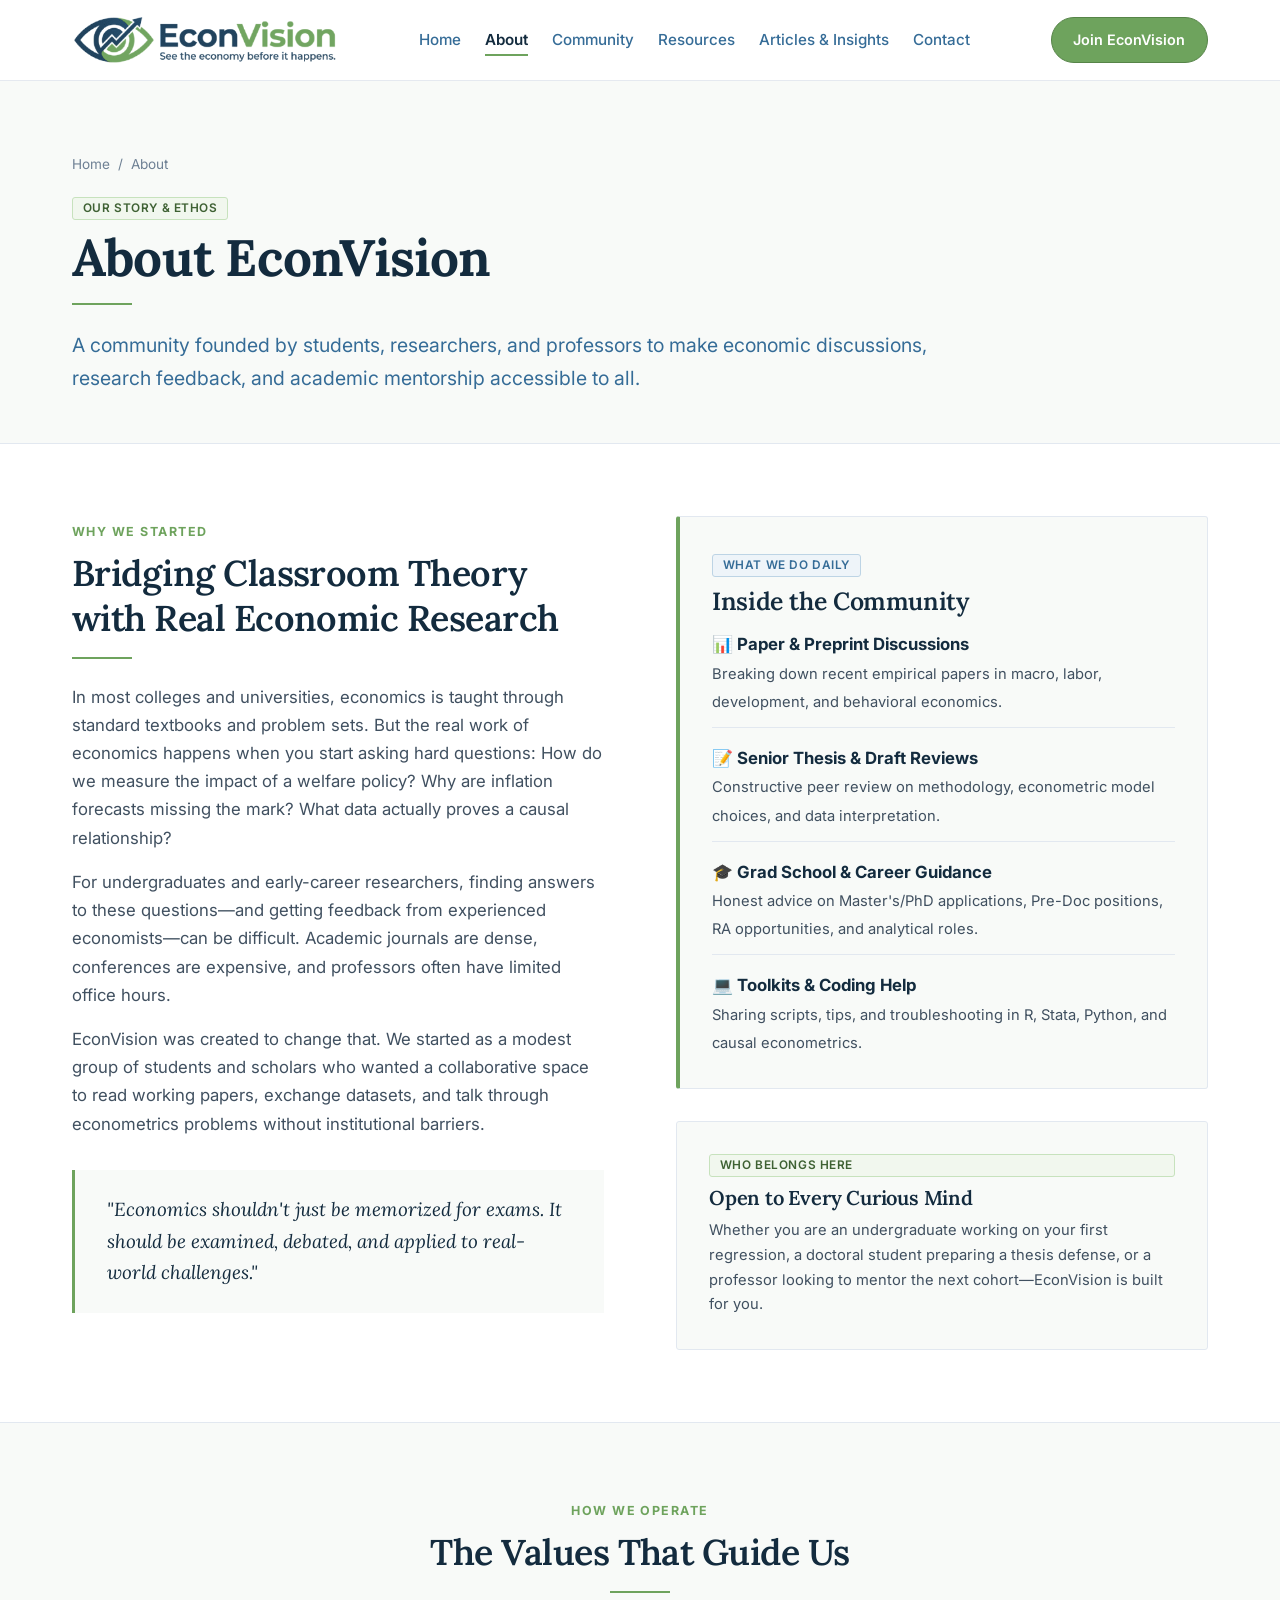
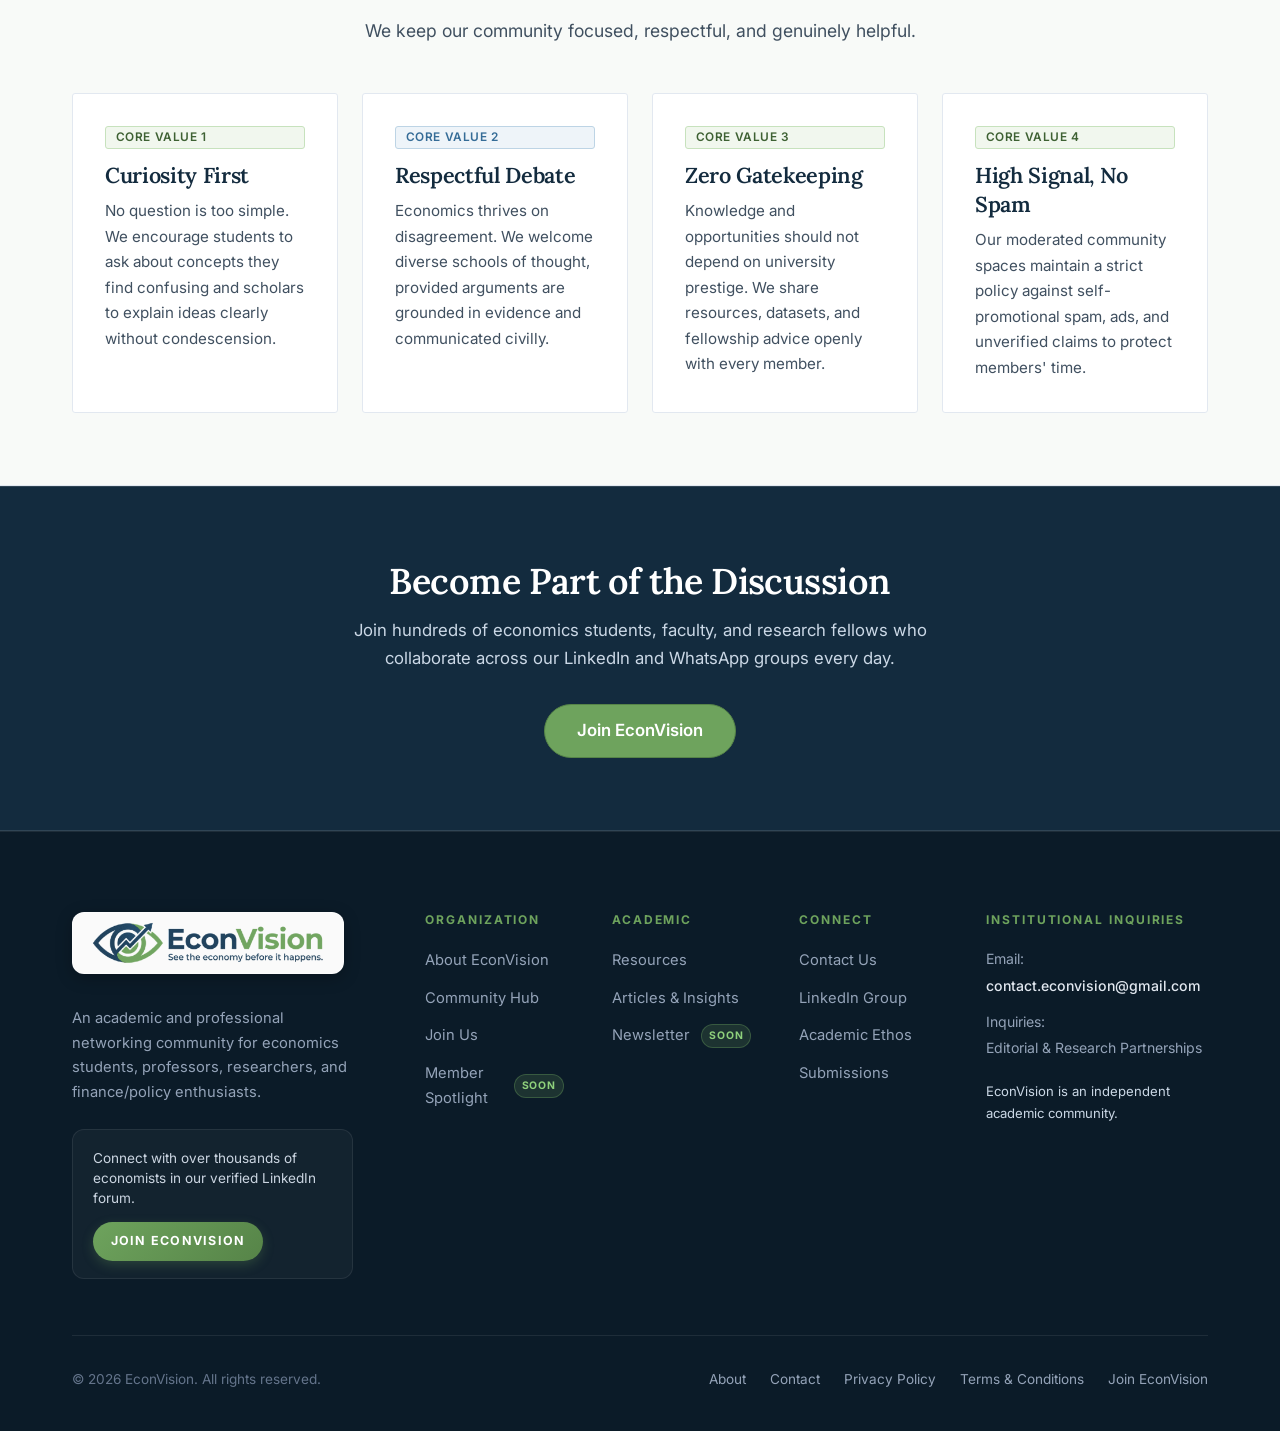
==== about.html @ f2886e1d "Configure email links to directly open Gmail compose across PC, Mac, tablets, and mobile devices" ====
<!DOCTYPE html>
<html lang="en">
<head>
  <meta charset="UTF-8">
  <meta name="viewport" content="width=device-width, initial-scale=1.0">
    <title>About Us | EconVision - Economics & Policy Network</title>
  <meta name="description" content="Discover the mission and academic ethos of EconVision, uniting economics scholars, researchers, and policy analysts to advance empirical economic discourse.">
  <meta name="keywords" content="economics scholars, policy analysts, researchers, professional network, economics community, econometrics, macroeconomics">
  <meta name="author" content="EconVision Community">
  <meta name="robots" content="index, follow">
  <link rel="canonical" href="https://econvision.vercel.app/about.html">

  <!-- Open Graph / Facebook -->
  <meta property="og:type" content="website">
  <meta property="og:site_name" content="EconVision">
  <meta property="og:url" content="https://econvision.vercel.app/about.html">
  <meta property="og:title" content="About Us | EconVision - Economics & Policy Network">
  <meta property="og:description" content="Discover the mission and academic ethos of EconVision, uniting economics scholars, researchers, and policy analysts to advance empirical economic discourse.">
  <meta property="og:image" content="https://econvision.vercel.app/assets/og-image.jpg">
  <meta property="og:image:width" content="1200">
  <meta property="og:image:height" content="630">
  <meta property="og:image:alt" content="EconVision - Economics & Policy Network">

  <!-- Twitter -->
  <meta name="twitter:card" content="summary_large_image">
  <meta name="twitter:url" content="https://econvision.vercel.app/about.html">
  <meta name="twitter:title" content="About Us | EconVision - Economics & Policy Network">
  <meta name="twitter:description" content="Discover the mission and academic ethos of EconVision, uniting economics scholars, researchers, and policy analysts to advance empirical economic discourse.">
  <meta name="twitter:image" content="https://econvision.vercel.app/assets/og-image.jpg">
  <meta name="twitter:image:alt" content="EconVision - Economics & Policy Network">

  <link rel="stylesheet" href="css/main.css">
</head>
<body>
  <!-- Global Scroll Progress Indicator -->
  <div class="scroll-progress-bar" id="scrollProgressBar"></div>

  <div class="site-wrapper">
    <!-- Global Sticky Header -->
    <header class="site-header" id="mainHeader">
      <div class="header-container">
        <a href="index.html" class="brand-link" aria-label="EconVision - See the economy before it happens.">
          <img src="logo.png" alt="EconVision Logo - See the economy before it happens" class="brand-logo-img">
        </a>

        <!-- Desktop Navigation -->
        <nav class="main-nav" aria-label="Main Navigation">
          <ul class="nav-list">
            <li class="nav-item"><a href="index.html" class="nav-link">Home</a></li>
            <li class="nav-item"><a href="about.html" class="nav-link active">About</a></li>
            <li class="nav-item"><a href="community.html" class="nav-link">Community</a></li>
            <li class="nav-item"><a href="resources.html" class="nav-link">Resources</a></li>
            <li class="nav-item"><a href="articles.html" class="nav-link">Articles & Insights</a></li>
            <li class="nav-item"><a href="contact.html" class="nav-link">Contact</a></li>
          </ul>
        </nav>

        <!-- Header Actions -->
        <div class="header-actions">
          <a href="join.html" class="header-cta-btn">
            <span>Join EconVision</span>
          </a>
          <button type="button" class="mobile-menu-toggle" aria-label="Toggle aria-expanded="false">
            <svg viewBox="0 0 24 24" fill="none" stroke="currentColor" stroke-width="2" stroke-linecap="round" stroke-linejoin="round" aria-hidden="true">
              <line x1="3" y1="12" x2="21" y2="12"></line>
              <line x1="3" y1="6" x2="21" y2="6"></line>
              <line x1="3" y1="18" x2="21" y2="18"></line>
            </svg>
          </button>
        </div>
      </div>

      <!-- Mobile Navigation Drawer -->
      <div class="mobile-drawer" id="mobileDrawer">
        <ul class="mobile-nav-list">
          <li><a href="index.html" class="mobile-nav-link">Home</a></li>
          <li><a href="about.html" class="mobile-nav-link active">About EconVision</a></li>
          <li><a href="community.html" class="mobile-nav-link">Community</a></li>
          <li><a href="resources.html" class="mobile-nav-link">Resources</a></li>
          <li><a href="articles.html" class="mobile-nav-link">Articles & Insights</a></li>
          <li><a href="contact.html" class="mobile-nav-link">Contact</a></li>
          <li><a href="spotlight.html" class="mobile-nav-link">Member Spotlight <span class="future-badge">Soon</span></a></li>
          <li><a href="newsletter.html" class="mobile-nav-link">Newsletter <span class="future-badge">Soon</span></a></li>
        </ul>
        <a href="join.html" class="btn btn-green mobile-drawer-cta">
          Join EconVision
        </a>
      </div>
    </header>

    <!-- Main Content Area -->
    <main class="site-main">
      <!-- Academic Page Header -->
      <section class="page-header">
        <div class="container">
          <ul class="breadcrumbs">
            <li><a href="index.html">Home</a></li>
            <li><span class="separator">/</span></li>
            <li><span>About</span></li>
          </ul>
          <div class="badge badge-green" style="margin-bottom: var(--space-xs);">Our Story &amp; Ethos</div>
          <h1 class="page-header-title">About EconVision</h1>
          <div class="hairline-green"></div>
          <p class="page-header-description lead">
            A community founded by students, researchers, and professors to make economic discussions, research feedback, and academic mentorship accessible to all.
          </p>
        </div>
      </section>

      <!-- Origin & Mission Section -->
      <section class="section">
        <div class="container">
          <div class="grid-2" style="gap: var(--space-3xl); align-items: start;">
            <div class="reveal-on-scroll">
              <span class="section-eyebrow">Why We Started</span>
              <h2>Bridging Classroom Theory with Real Economic Research</h2>
              <div class="hairline-green"></div>
              
              <p>
                In most colleges and universities, economics is taught through standard textbooks and problem sets. But the real work of economics happens when you start asking hard questions: How do we measure the impact of a welfare policy? Why are inflation forecasts missing the mark? What data actually proves a causal relationship?
              </p>
              
              <p>
                For undergraduates and early-career researchers, finding answers to these questions—and getting feedback from experienced economists—can be difficult. Academic journals are dense, conferences are expensive, and professors often have limited office hours.
              </p>
              
              <p>
                EconVision was created to change that. We started as a modest group of students and scholars who wanted a collaborative space to read working papers, exchange datasets, and talk through econometrics problems without institutional barriers.
              </p>

              <blockquote>
                "Economics shouldn't just be memorized for exams. It should be examined, debated, and applied to real-world challenges."
              </blockquote>
            </div>

            <div class="reveal-on-scroll">
              <div class="callout-box" style="margin-bottom: var(--space-xl);">
                <span class="badge badge-navy" style="margin-bottom: var(--space-xs);">What We Do Daily</span>
                <h3 style="margin-bottom: var(--space-sm);">Inside the Community</h3>
                <ul style="list-style: none; padding: 0; margin: 0; display: flex; flex-direction: column; gap: var(--space-md);">
                  <li style="border-bottom: var(--border-hairline); padding-bottom: var(--space-sm);">
                    <strong style="color: var(--color-navy-dark); display: block;">📊 Paper &amp; Preprint Discussions</strong>
                    <span style="font-size: 0.92rem; color: var(--color-text-secondary);">Breaking down recent empirical papers in macro, labor, development, and behavioral economics.</span>
                  </li>
                  <li style="border-bottom: var(--border-hairline); padding-bottom: var(--space-sm);">
                    <strong style="color: var(--color-navy-dark); display: block;">📝 Senior Thesis &amp; Draft Reviews</strong>
                    <span style="font-size: 0.92rem; color: var(--color-text-secondary);">Constructive peer review on methodology, econometric model choices, and data interpretation.</span>
                  </li>
                  <li style="border-bottom: var(--border-hairline); padding-bottom: var(--space-sm);">
                    <strong style="color: var(--color-navy-dark); display: block;">🎓 Grad School &amp; Career Guidance</strong>
                    <span style="font-size: 0.92rem; color: var(--color-text-secondary);">Honest advice on Master's/PhD applications, Pre-Doc positions, RA opportunities, and analytical roles.</span>
                  </li>
                  <li>
                    <strong style="color: var(--color-navy-dark); display: block;">💻 Toolkits &amp; Coding Help</strong>
                    <span style="font-size: 0.92rem; color: var(--color-text-secondary);">Sharing scripts, tips, and troubleshooting in R, Stata, Python, and causal econometrics.</span>
                  </li>
                </ul>
              </div>

              <div class="card" style="background-color: var(--color-bg-alt);">
                <div class="badge badge-green" style="margin-bottom: var(--space-xs);">Who Belongs Here</div>
                <h4 style="margin-bottom: var(--space-xs);">Open to Every Curious Mind</h4>
                <p style="font-size: 0.92rem; color: var(--color-text-secondary); margin: 0;">
                  Whether you are an undergraduate working on your first regression, a doctoral student preparing a thesis defense, or a professor looking to mentor the next cohort—EconVision is built for you.
                </p>
              </div>
            </div>
          </div>
        </div>
      </section>

      <!-- Values Grid -->
      <section class="section section-alt" id="governance">
        <div class="container">
          <div class="section-header text-center reveal-on-scroll">
            <span class="section-eyebrow">How We Operate</span>
            <h2 class="section-title">The Values That Guide Us</h2>
            <div class="hairline-green center"></div>
            <p class="section-subtitle">
              We keep our community focused, respectful, and genuinely helpful.
            </p>
          </div>

          <div class="grid-4">
            <div class="card reveal-on-scroll">
              <span class="badge badge-green" style="margin-bottom: var(--space-sm);">Core Value 1</span>
              <h3 class="card-title">Curiosity First</h3>
              <div class="card-body">
                No question is too simple. We encourage students to ask about concepts they find confusing and scholars to explain ideas clearly without condescension.
              </div>
            </div>

            <div class="card reveal-on-scroll">
              <span class="badge badge-navy" style="margin-bottom: var(--space-sm);">Core Value 2</span>
              <h3 class="card-title">Respectful Debate</h3>
              <div class="card-body">
                Economics thrives on disagreement. We welcome diverse schools of thought, provided arguments are grounded in evidence and communicated civilly.
              </div>
            </div>

            <div class="card reveal-on-scroll">
              <span class="badge badge-green" style="margin-bottom: var(--space-sm);">Core Value 3</span>
              <h3 class="card-title">Zero Gatekeeping</h3>
              <div class="card-body">
                Knowledge and opportunities should not depend on university prestige. We share resources, datasets, and fellowship advice openly with every member.
              </div>
            </div>

            <div class="card reveal-on-scroll">
              <span class="badge badge-green" style="margin-bottom: var(--space-sm);">Core Value 4</span>
              <h3 class="card-title">High Signal, No Spam</h3>
              <div class="card-body">
                Our moderated community spaces maintain a strict policy against self-promotional spam, ads, and unverified claims to protect members' time.
              </div>
            </div>
          </div>
        </div>
      </section>

      <!-- CTA Section -->
      <section class="section section-navy" style="text-align: center;">
        <div class="container container-reading reveal-on-scroll">
          <h2 style="color: #FFFFFF; margin-bottom: var(--space-sm);">Become Part of the Discussion</h2>
          <p style="color: var(--color-text-inverse-muted); margin-bottom: var(--space-xl);">
            Join hundreds of economics students, faculty, and research fellows who collaborate across our LinkedIn and WhatsApp groups every day.
          </p>
          <a href="join.html" class="btn btn-green btn-lg">Join EconVision</a>
        </div>
      </section>
    </main>

    <!-- Global Academic Footer -->
    <footer class="site-footer">
      <div class="container">
        <div class="footer-top-grid">
          <div class="footer-brand-col">
            <a href="index.html" class="footer-brand-link" aria-label="EconVision Home">
              <div class="footer-brand-logo-wrap">
                <img src="logo.png" alt="EconVision Logo - See the economy before it happens" class="footer-brand-logo-img">
              </div>
            </a>
            <p class="footer-description">
              An academic and professional networking community for economics students, professors, researchers, and finance/policy enthusiasts.
            </p>
            <div class="footer-linkedin-card">
              <p>Connect with over thousands of economists in our verified LinkedIn forum.</p>
              <a href="join.html" class="footer-linkedin-btn">
                <span>Join EconVision</span>
              </a>
            </div>
          </div>

          <div>
            <h4 class="footer-heading">Organization</h4>
            <ul class="footer-nav-list">
              <li><a href="about.html" class="footer-nav-link">About EconVision</a></li>
              <li><a href="community.html" class="footer-nav-link">Community Hub</a></li>
              <li><a href="join.html" class="footer-nav-link">Join Us</a></li>
              <li><a href="spotlight.html" class="footer-nav-link">Member Spotlight <span class="future-badge">Soon</span></a></li>
            </ul>
          </div>

          <div>
            <h4 class="footer-heading">Academic</h4>
            <ul class="footer-nav-list">
              <li><a href="resources.html" class="footer-nav-link">Resources</a></li>
              <li><a href="articles.html" class="footer-nav-link">Articles & Insights</a></li>
              <li><a href="newsletter.html" class="footer-nav-link">Newsletter <span class="future-badge">Soon</span></a></li>
            </ul>
          </div>

          <div>
            <h4 class="footer-heading">Connect</h4>
            <ul class="footer-nav-list">
              <li><a href="contact.html" class="footer-nav-link">Contact Us</a></li>
              <li><a href="join.html" class="footer-nav-link">LinkedIn Group</a></li>
              <li><a href="about.html#governance" class="footer-nav-link">Academic Ethos</a></li>
              <li><a href="articles.html#submissions" class="footer-nav-link">Submissions</a></li>
            </ul>
          </div>

          <div>
            <h4 class="footer-heading">Institutional Inquiries</h4>
            <div class="footer-contact-info">
              <div class="footer-contact-item">
                <span>Email:</span>
                <a href="https://mail.google.com/mail/?view=cm&fs=1&to=contact.econvision@gmail.com" target="_blank" rel="noopener noreferrer">contact.econvision@gmail.com</a>
              </div>
              <div class="footer-contact-item">
                <span>Inquiries:</span>
                <span>Editorial & Research Partnerships</span>
              </div>
            </div>
            <p style="font-size: 0.82rem; color: var(--color-text-inverse-muted); margin: 0;">
              EconVision is an independent academic community.
            </p>
          </div>
        </div>

        <div class="footer-bottom">
          <div>
            &copy; 2026 EconVision. All rights reserved.
          </div>
          <div class="footer-bottom-links">
            <a href="about.html">About</a>
            <a href="contact.html">Contact</a>
            <a href="privacy.html">Privacy Policy</a>
            <a href="terms.html">Terms &amp; Conditions</a>
            <a href="join.html">Join EconVision</a>
          </div>
        </div>
      </div>
    </footer>
  </div>

  <!-- Back to Top Floating Button -->
  <button type="button" class="btn-back-to-top" id="btnBackToTop" aria-label="Scroll back to top">
    <svg viewBox="0 0 24 24" width="20" height="20" aria-hidden="true">
      <polyline points="18 15 12 9 6 15"></polyline>
    </svg>
  </button>



  <script src="js/main.js"></script>
</body>
</html>
---- css/main.css ----
/* ==========================================================================
   EconVision - Master Stylesheet
   ========================================================================== */

@import url('variables.css');
@import url('base.css');
@import url('layout.css');
@import url('components.css');
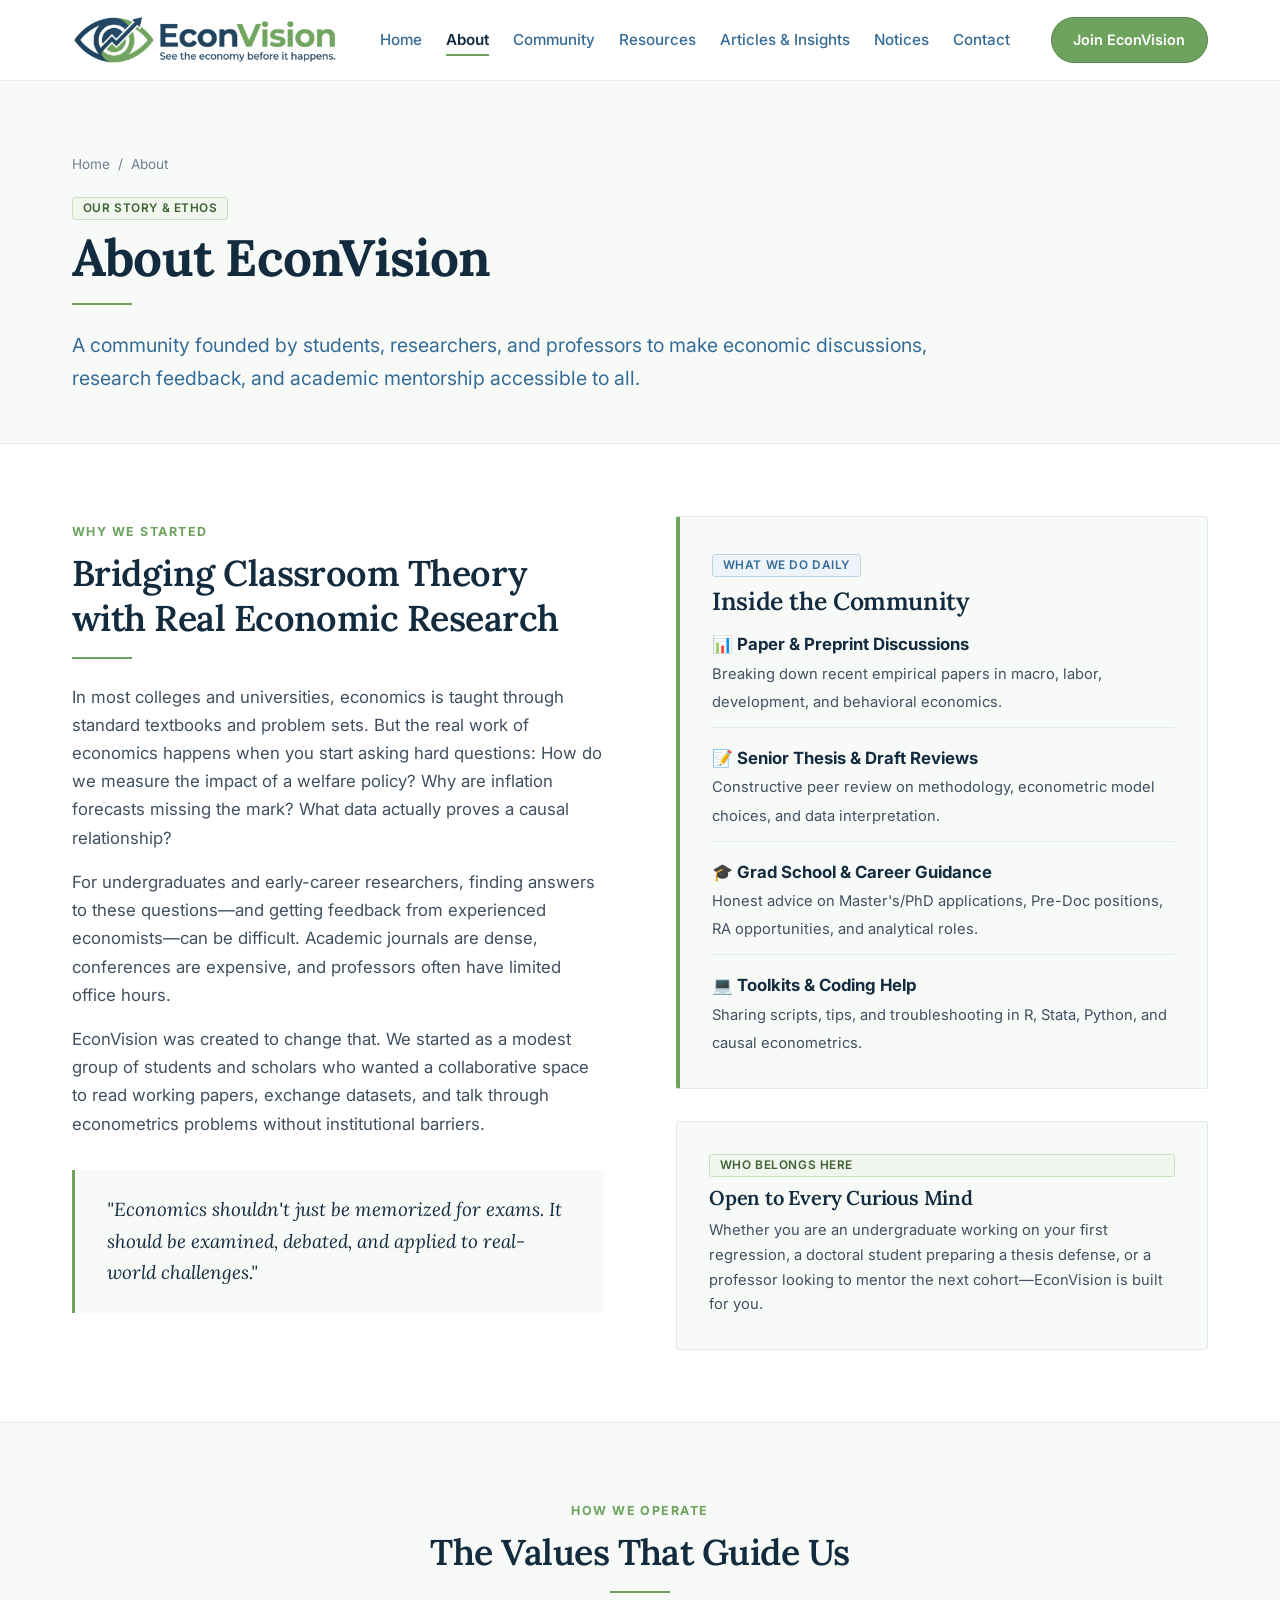
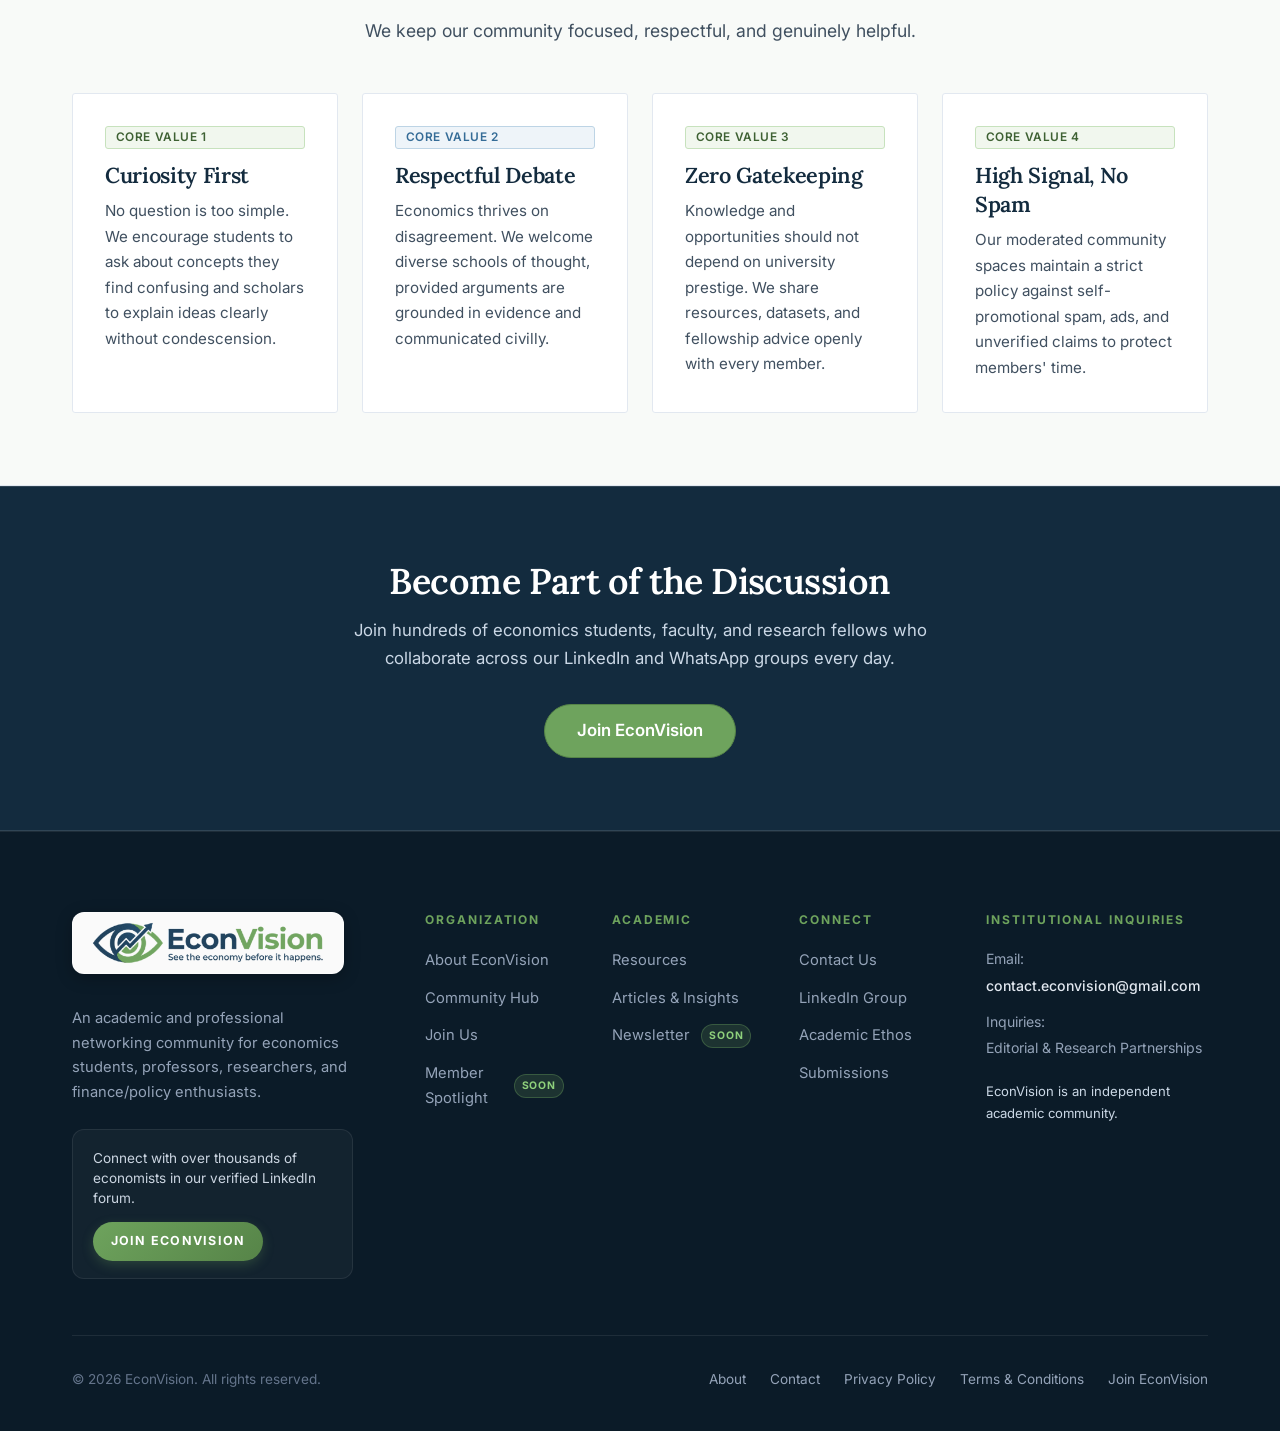
==== commit b8ff7c5a: "Implement dynamic Announcement and Notice Board system with data/notifications.json, notifications.h" ====
--- a/about.html
+++ b/about.html
@@ -30,6 +30,27 @@
   <meta name="twitter:image:alt" content="EconVision - Economics & Policy Network">
 
   <link rel="stylesheet" href="css/main.css">
+  <!-- Schema.org JSON-LD Structured Data -->
+  <script type="application/ld+json">
+{
+  "@context": "https://schema.org",
+  "@type": "AboutPage",
+  "name": "About EconVision",
+  "url": "https://econvision.vercel.app/about.html",
+  "description": "Learn about EconVision, an independent academic community connecting economics students, faculty, and policy analysts.",
+  "mainEntity": {
+    "@type": "Organization",
+    "name": "EconVision",
+    "url": "https://econvision.vercel.app",
+    "logo": "https://econvision.vercel.app/logo.png",
+    "email": "contact.econvision@gmail.com",
+    "sameAs": [
+      "https://www.linkedin.com/groups/32720170/",
+      "https://chat.whatsapp.com/DaQmRsLxQ8a4c5whbJrasH"
+    ]
+  }
+}
+  </script>
 </head>
 <body>
   <!-- Global Scroll Progress Indicator -->
@@ -51,6 +72,7 @@
             <li class="nav-item"><a href="community.html" class="nav-link">Community</a></li>
             <li class="nav-item"><a href="resources.html" class="nav-link">Resources</a></li>
             <li class="nav-item"><a href="articles.html" class="nav-link">Articles & Insights</a></li>
+            <li class="nav-item"><a href="notifications.html" class="nav-link">Notices</a></li>
             <li class="nav-item"><a href="contact.html" class="nav-link">Contact</a></li>
           </ul>
         </nav>
@@ -78,6 +100,7 @@
           <li><a href="community.html" class="mobile-nav-link">Community</a></li>
           <li><a href="resources.html" class="mobile-nav-link">Resources</a></li>
           <li><a href="articles.html" class="mobile-nav-link">Articles & Insights</a></li>
+          <li><a href="notifications.html" class="mobile-nav-link">Notices &amp; Announcements</a></li>
           <li><a href="contact.html" class="mobile-nav-link">Contact</a></li>
           <li><a href="spotlight.html" class="mobile-nav-link">Member Spotlight <span class="future-badge">Soon</span></a></li>
           <li><a href="newsletter.html" class="mobile-nav-link">Newsletter <span class="future-badge">Soon</span></a></li>
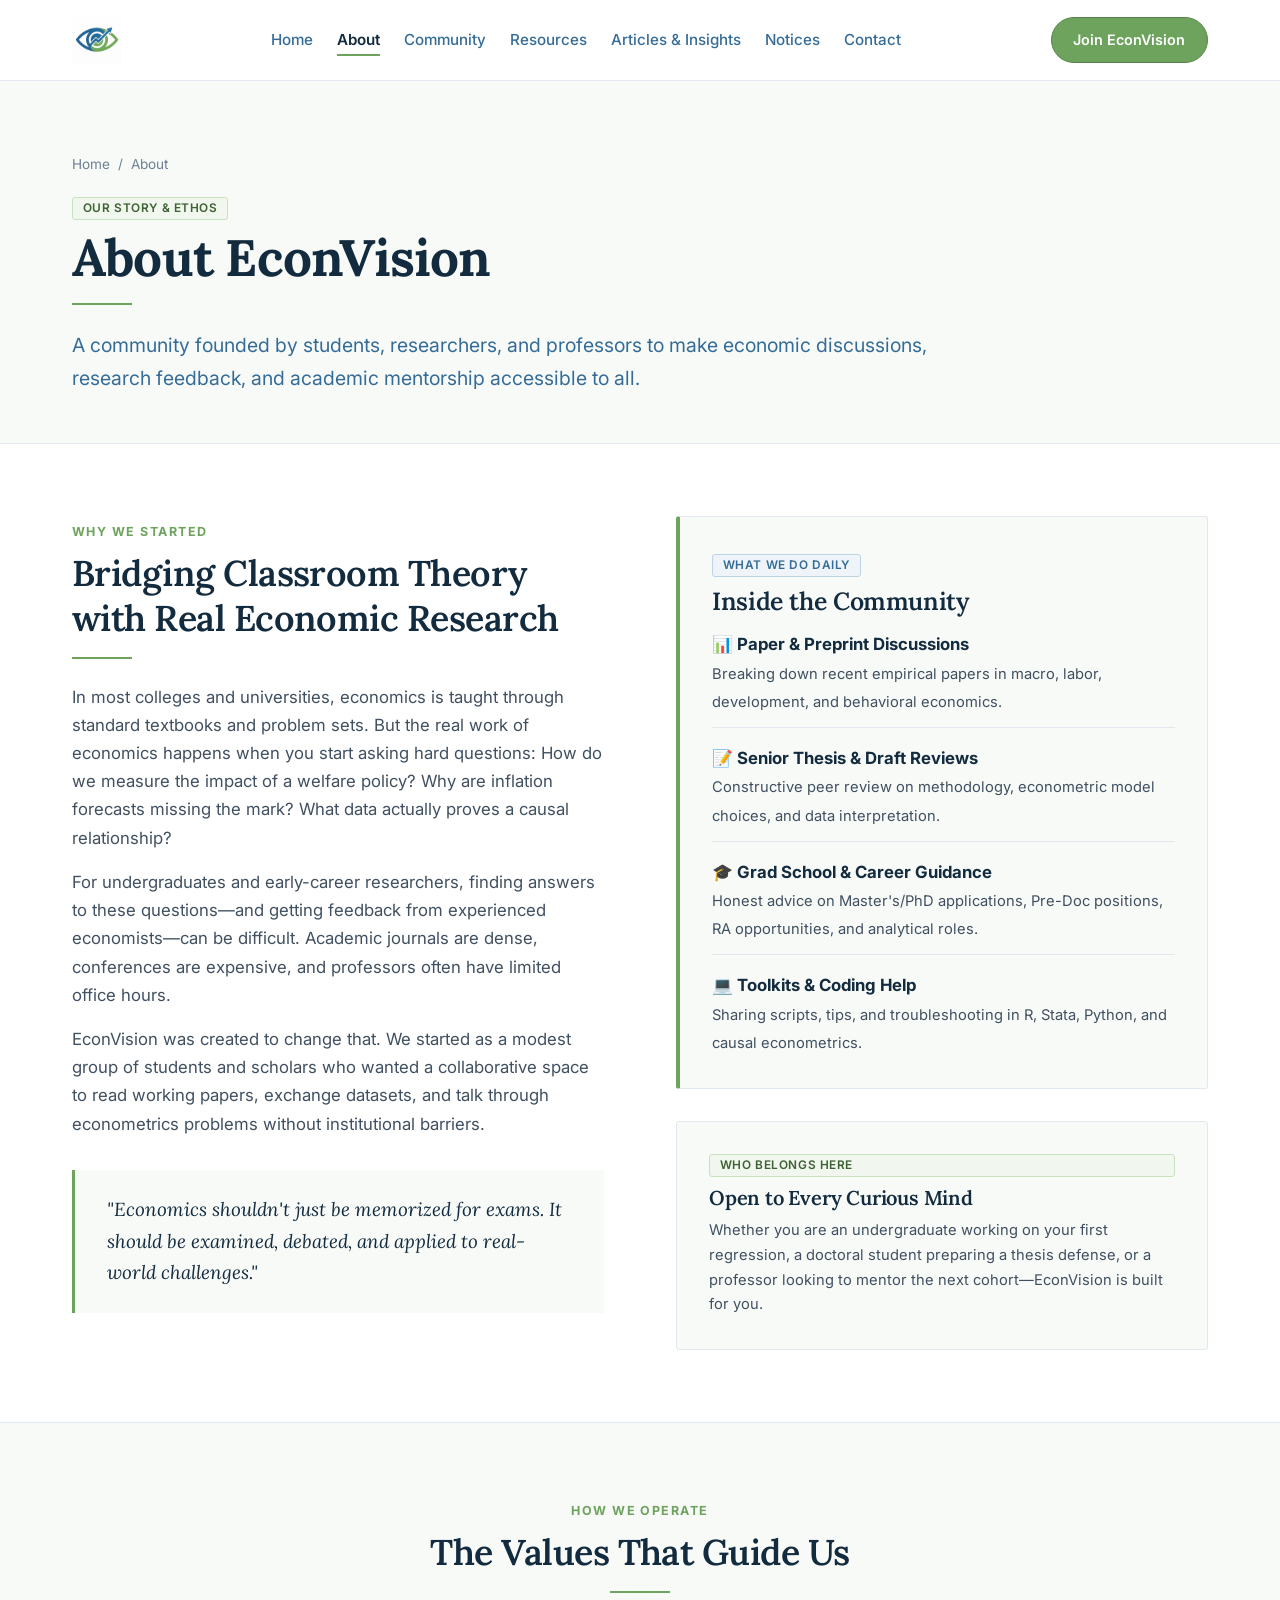
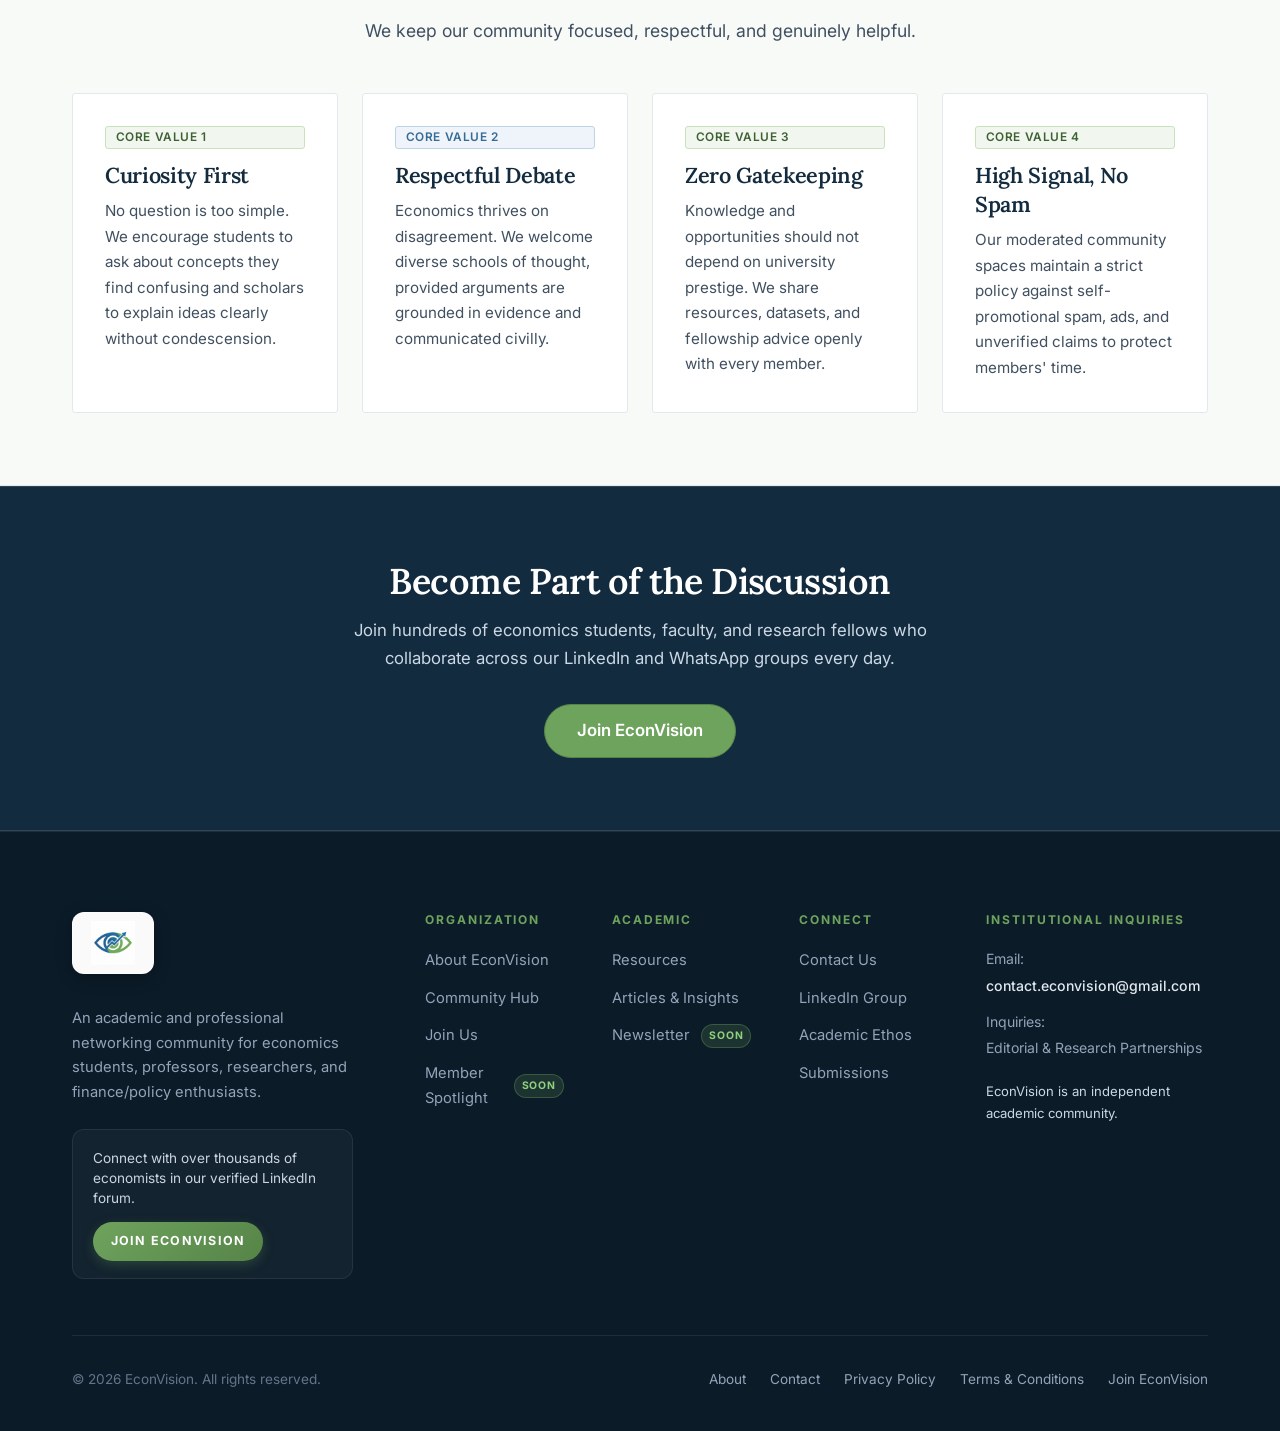
==== commit b5290d69: "Update website logo, favicons, headers, and footers with logohome.jpeg across all pages" ====
--- a/about.html
+++ b/about.html
@@ -42,7 +42,7 @@
     "@type": "Organization",
     "name": "EconVision",
     "url": "https://econvision.vercel.app",
-    "logo": "https://econvision.vercel.app/logo.png",
+    "logo": "https://econvision.vercel.app/logohome.jpeg",
     "email": "contact.econvision@gmail.com",
     "sameAs": [
       "https://www.linkedin.com/groups/32720170/",
@@ -61,7 +61,7 @@
     <header class="site-header" id="mainHeader">
       <div class="header-container">
         <a href="index.html" class="brand-link" aria-label="EconVision - See the economy before it happens.">
-          <img src="logo.png" alt="EconVision Logo - See the economy before it happens" class="brand-logo-img">
+          <img src="logohome.jpeg" alt="EconVision Logo - See the economy before it happens" class="brand-logo-img">
         </a>
 
         <!-- Desktop Navigation -->
@@ -259,7 +259,7 @@
           <div class="footer-brand-col">
             <a href="index.html" class="footer-brand-link" aria-label="EconVision Home">
               <div class="footer-brand-logo-wrap">
-                <img src="logo.png" alt="EconVision Logo - See the economy before it happens" class="footer-brand-logo-img">
+                <img src="logohome.jpeg" alt="EconVision Logo - See the economy before it happens" class="footer-brand-logo-img">
               </div>
             </a>
             <p class="footer-description">
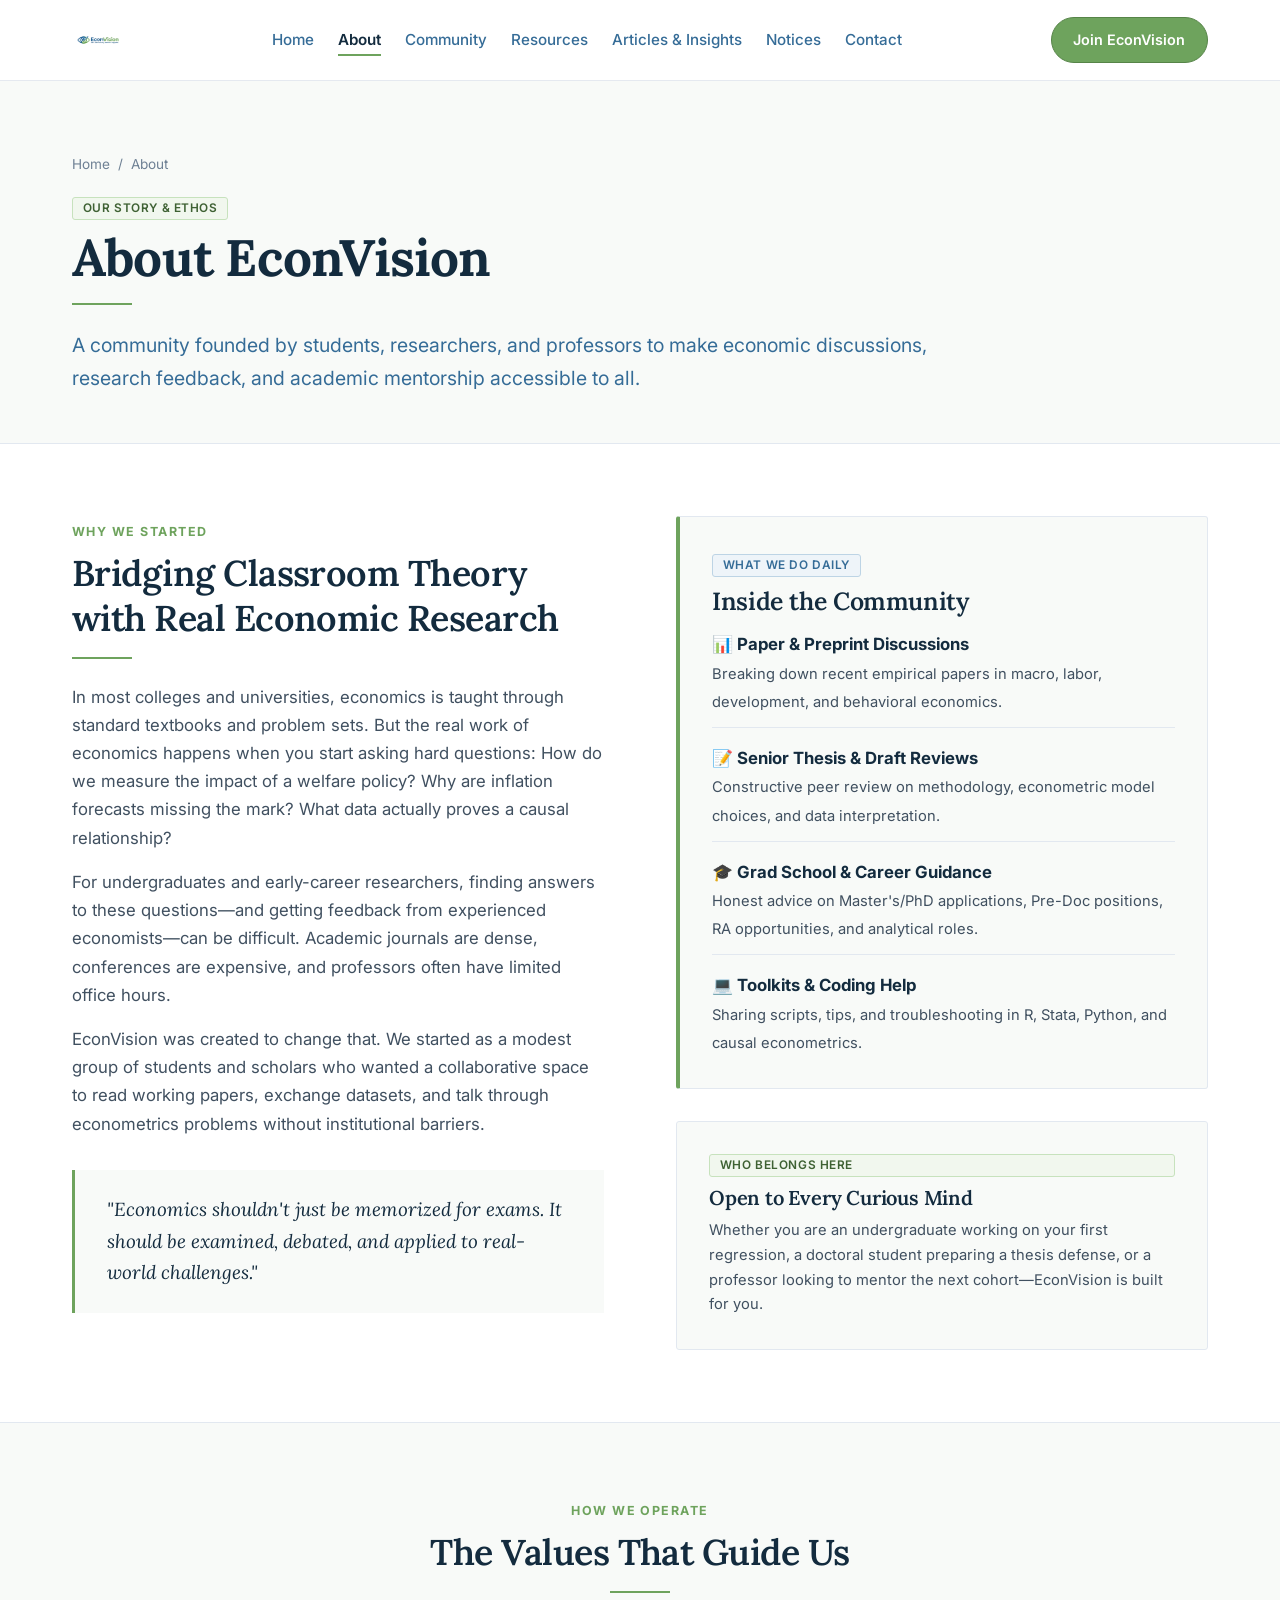
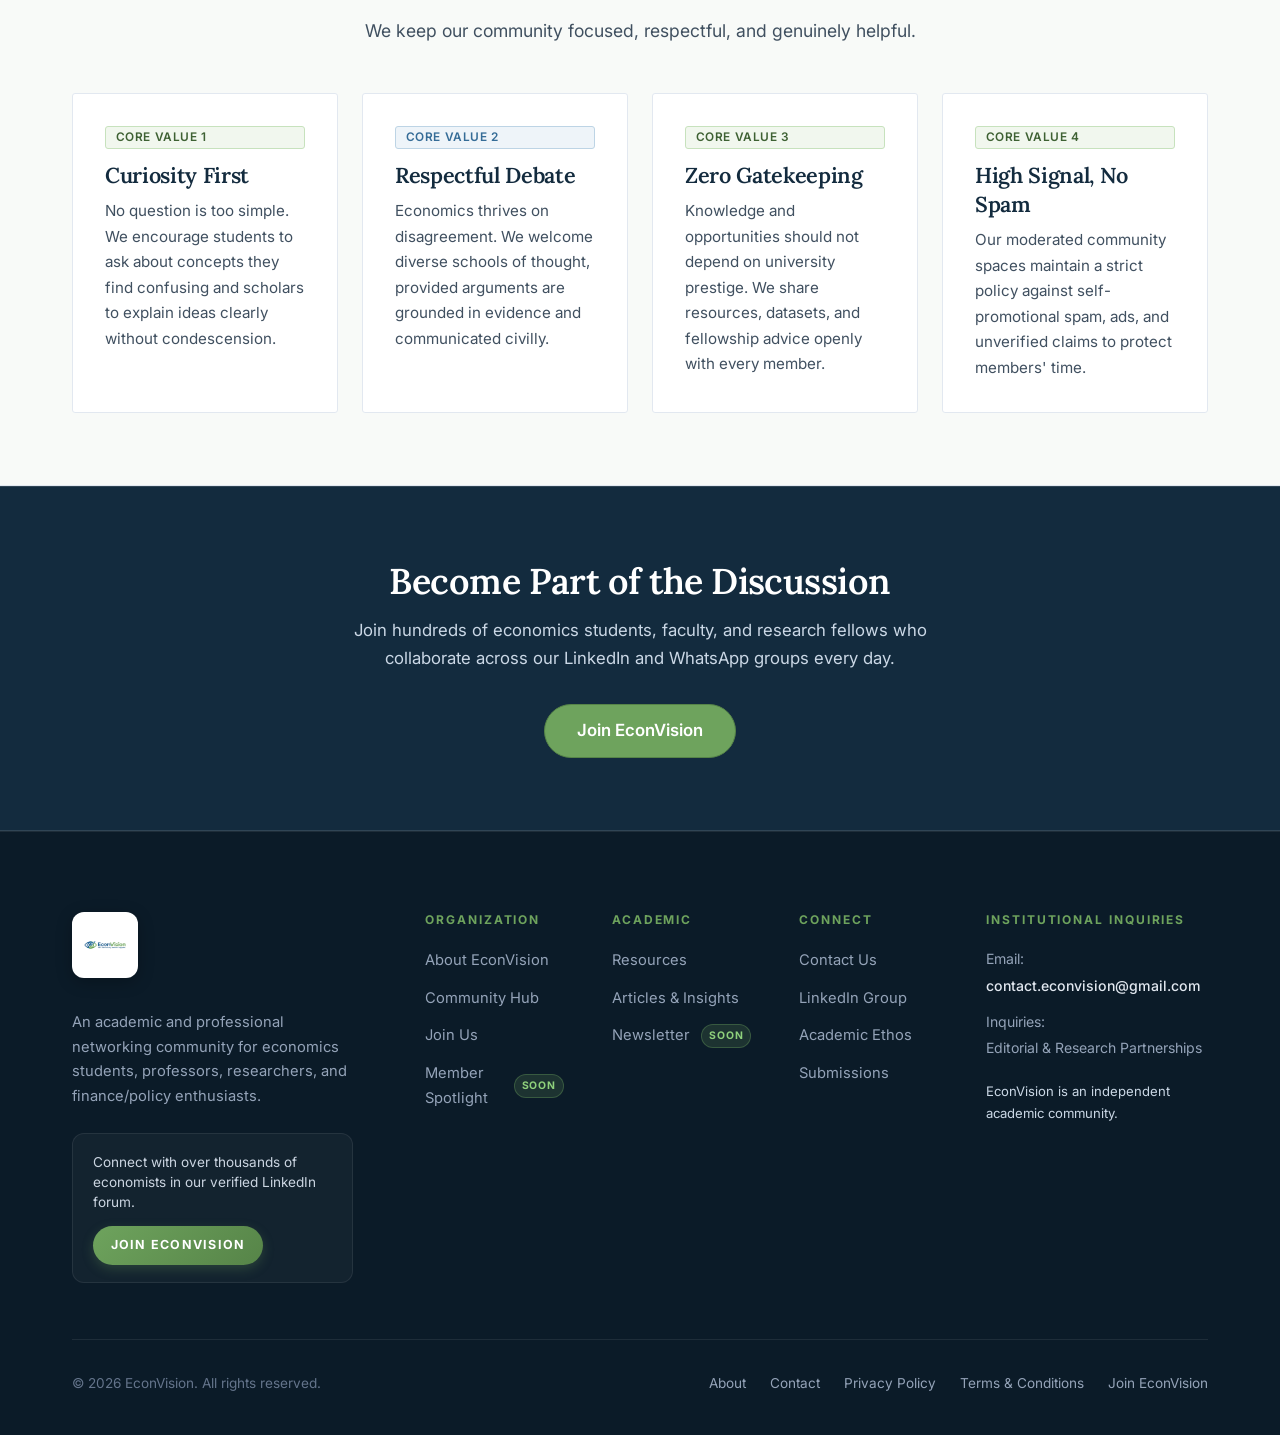
==== commit 199321b1: "Use logo-original.png everywhere across website header, footer, metadata, and favicons with fitted a" ====
--- a/about.html
+++ b/about.html
@@ -29,6 +29,11 @@
   <meta name="twitter:image" content="https://econvision.vercel.app/assets/og-image.jpg">
   <meta name="twitter:image:alt" content="EconVision - Economics & Policy Network">
 
+  
+  <!-- Favicon / Tab Icon -->
+  <link rel="icon" type="image/jpeg" href="logo-original.png">
+  <link rel="shortcut icon" type="image/jpeg" href="logo-original.png">
+  <link rel="apple-touch-icon" href="logo-original.png">
   <link rel="stylesheet" href="css/main.css">
   <!-- Schema.org JSON-LD Structured Data -->
   <script type="application/ld+json">
@@ -42,7 +47,7 @@
     "@type": "Organization",
     "name": "EconVision",
     "url": "https://econvision.vercel.app",
-    "logo": "https://econvision.vercel.app/logohome.jpeg",
+    "logo": "https://econvision.vercel.app/logo-original.png",
     "email": "contact.econvision@gmail.com",
     "sameAs": [
       "https://www.linkedin.com/groups/32720170/",
@@ -61,7 +66,7 @@
     <header class="site-header" id="mainHeader">
       <div class="header-container">
         <a href="index.html" class="brand-link" aria-label="EconVision - See the economy before it happens.">
-          <img src="logohome.jpeg" alt="EconVision Logo - See the economy before it happens" class="brand-logo-img">
+          <img src="logo-original.png" alt="EconVision Logo - See the economy before it happens" class="brand-logo-img">
         </a>
 
         <!-- Desktop Navigation -->
@@ -259,7 +264,7 @@
           <div class="footer-brand-col">
             <a href="index.html" class="footer-brand-link" aria-label="EconVision Home">
               <div class="footer-brand-logo-wrap">
-                <img src="logohome.jpeg" alt="EconVision Logo - See the economy before it happens" class="footer-brand-logo-img">
+                <img src="logo-original.png" alt="EconVision Logo - See the economy before it happens" class="footer-brand-logo-img">
               </div>
             </a>
             <p class="footer-description">
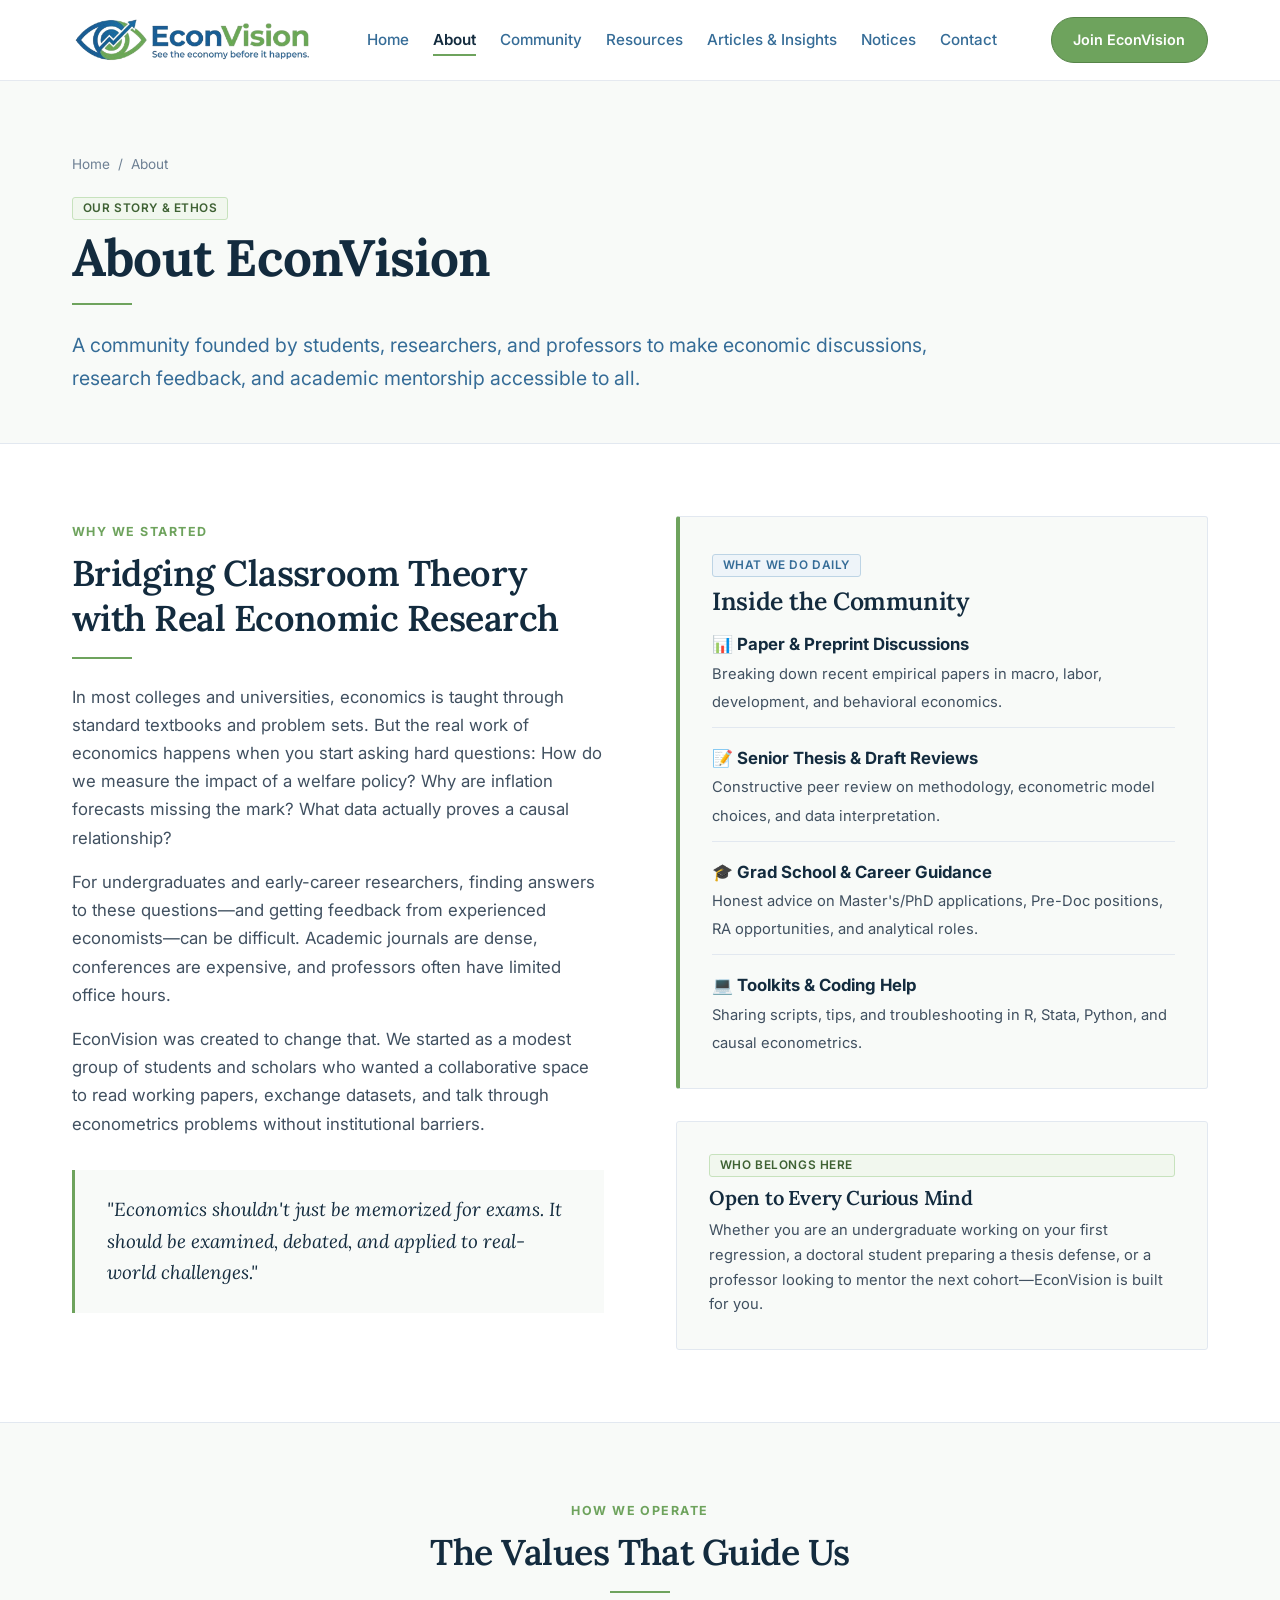
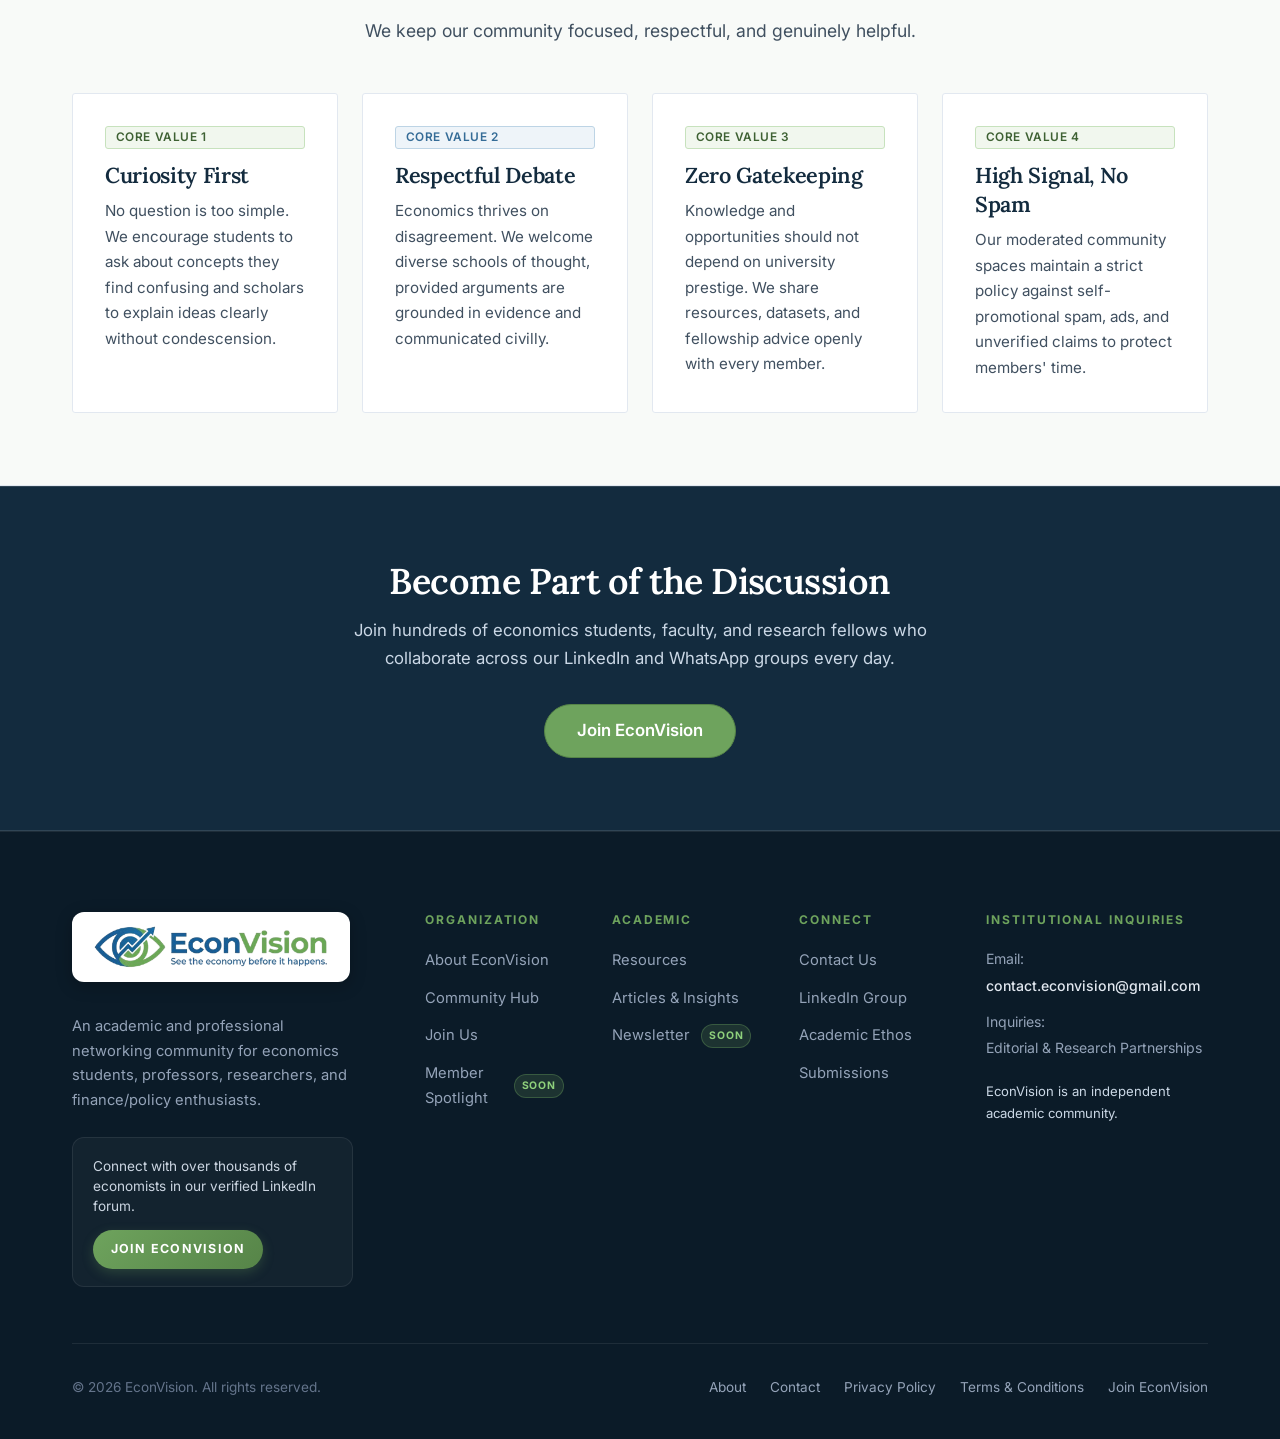
==== commit 01ea1a64: "Update browser tab favicon to up.jpeg emblem across all HTML pages" ====
--- a/about.html
+++ b/about.html
@@ -31,9 +31,9 @@
 
   
   <!-- Favicon / Tab Icon -->
-  <link rel="icon" type="image/jpeg" href="logo-original.png">
+  <link rel="icon" type="image/jpeg" href="up.jpeg">
   <link rel="shortcut icon" type="image/jpeg" href="logo-original.png">
-  <link rel="apple-touch-icon" href="logo-original.png">
+  <link rel="apple-touch-icon" href="up.jpeg">
   <link rel="stylesheet" href="css/main.css">
   <!-- Schema.org JSON-LD Structured Data -->
   <script type="application/ld+json">
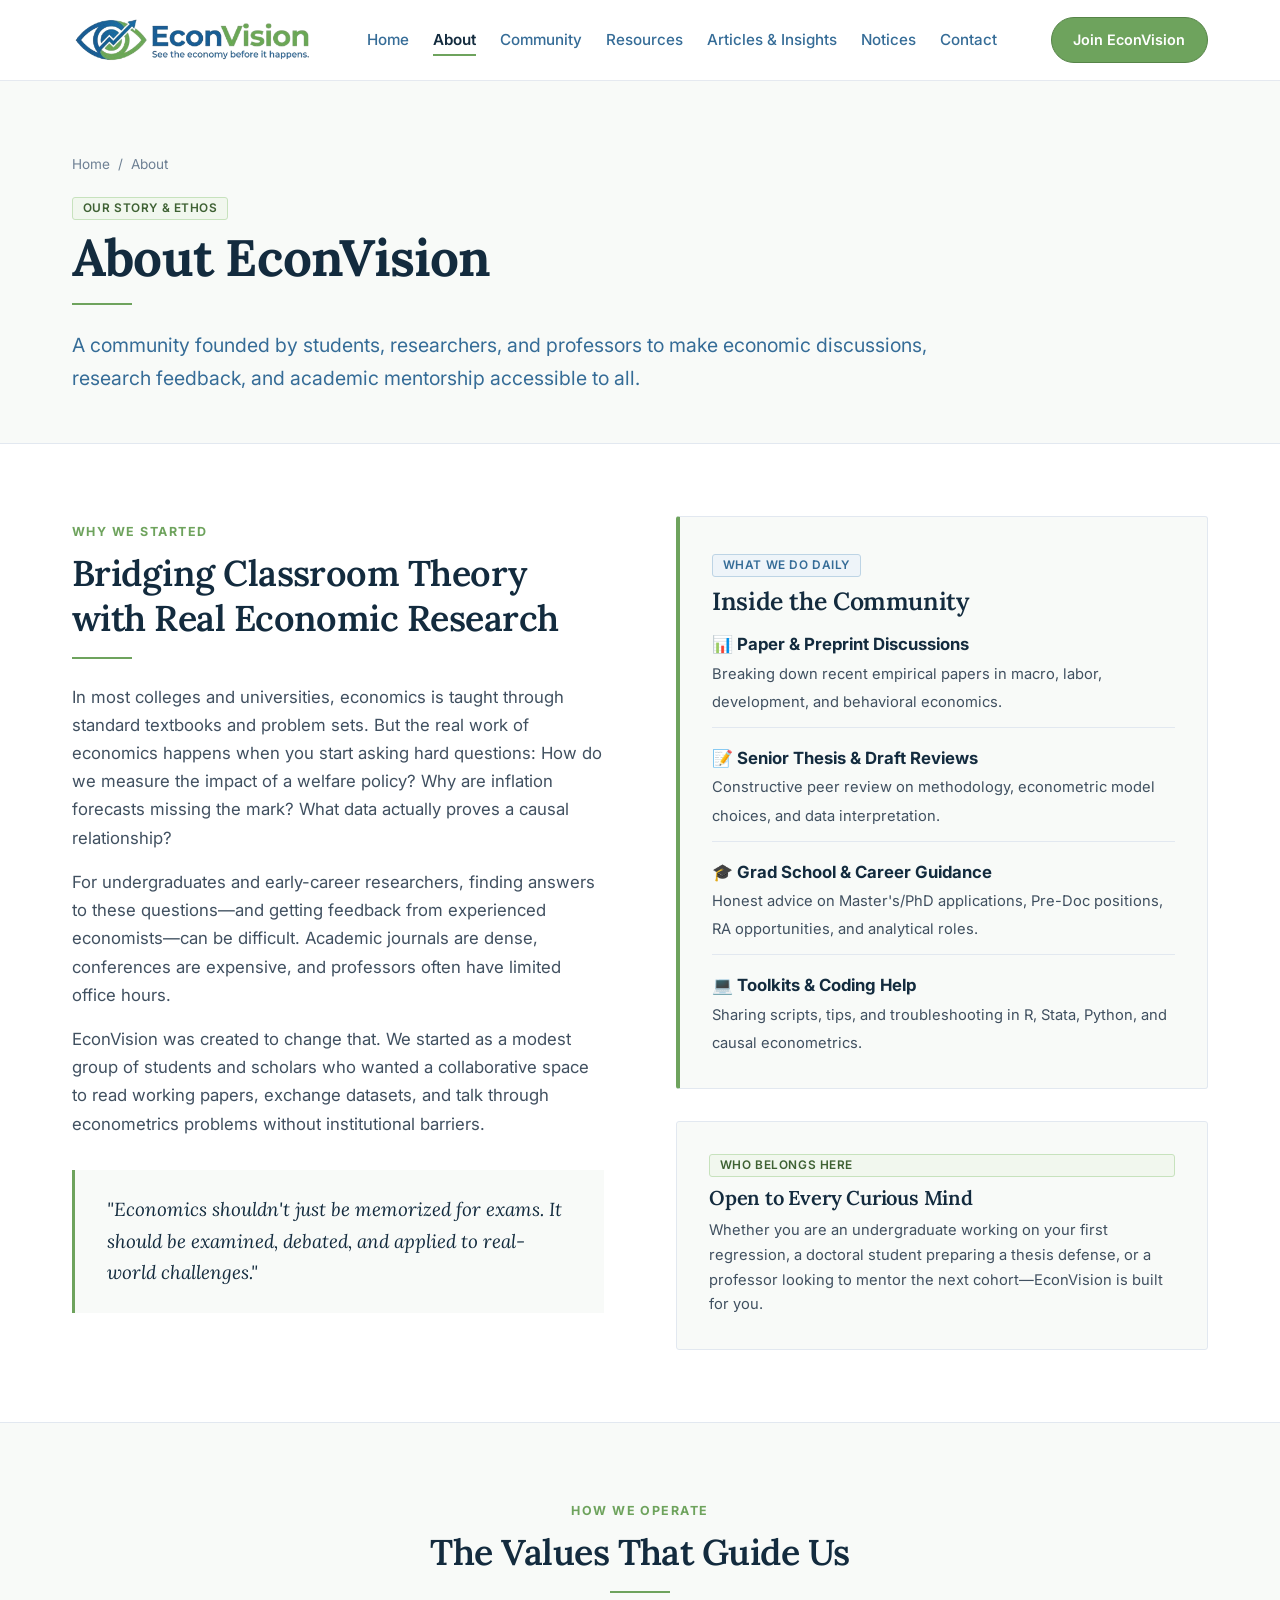
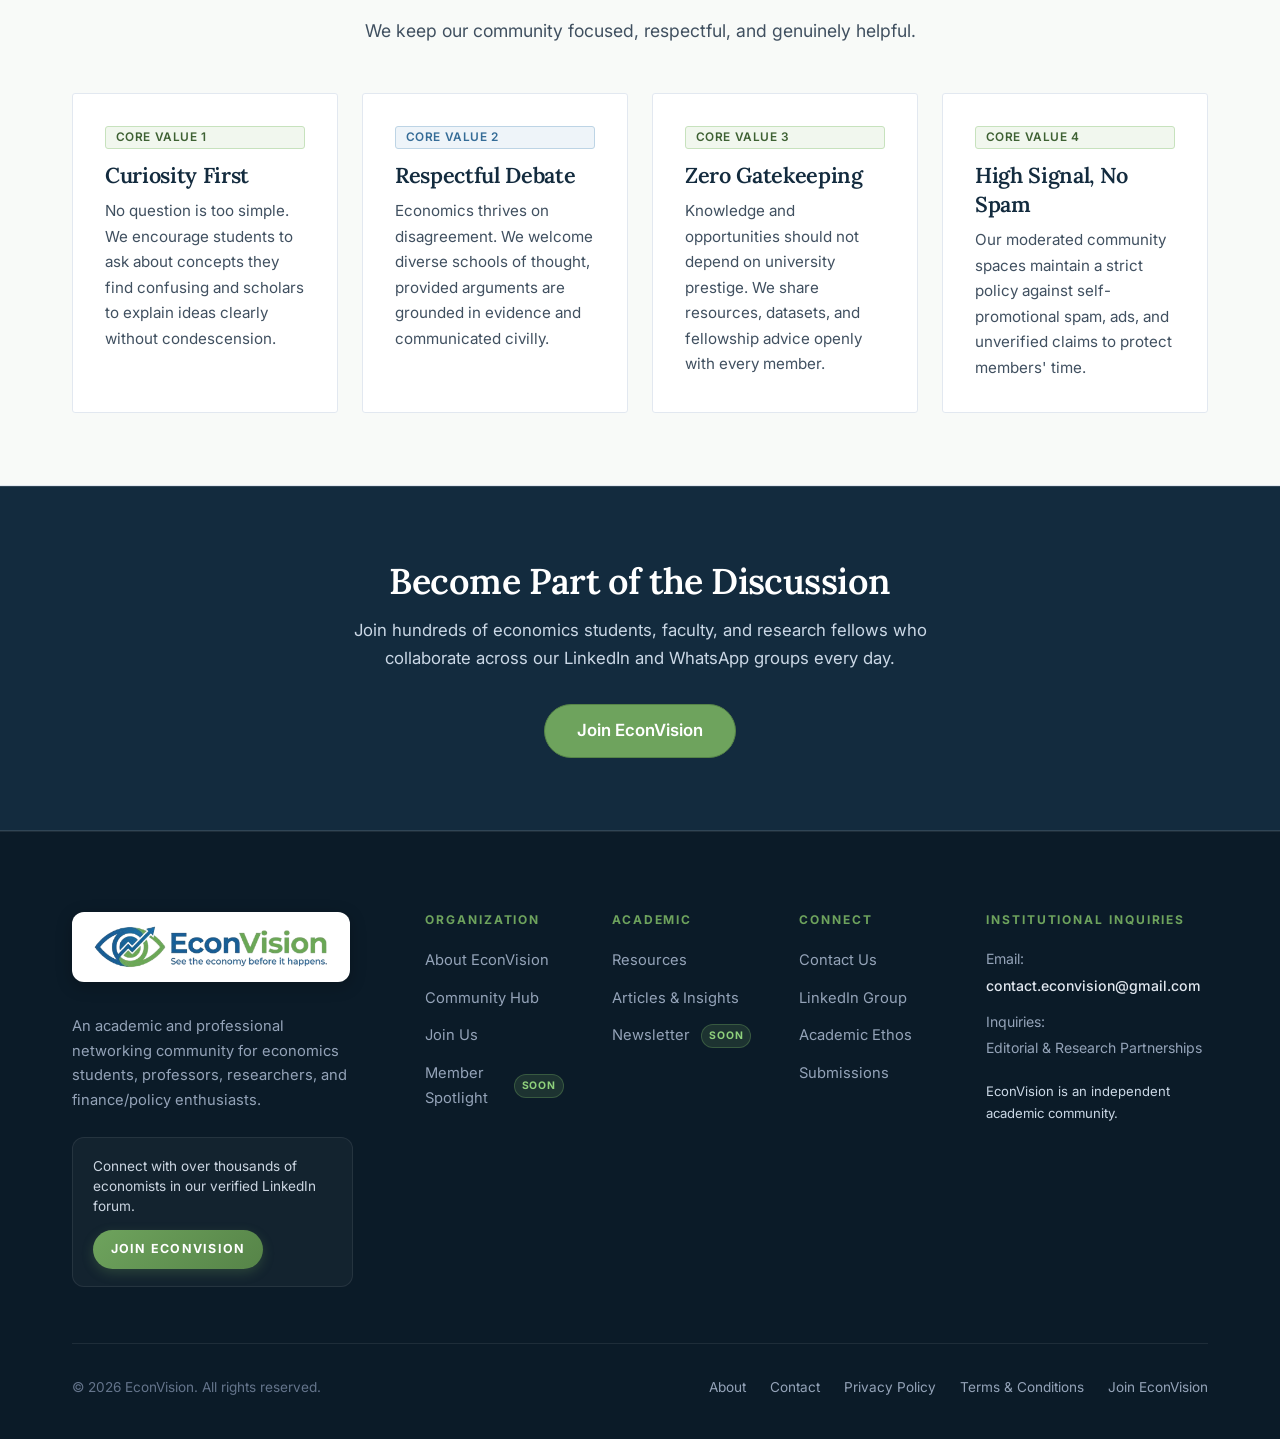
==== commit 0a02b88a: "Update browser tab icon to up.jpeg with cache-busting headers and root favicon.ico across all pages" ====
--- a/about.html
+++ b/about.html
@@ -31,9 +31,11 @@
 
   
   <!-- Favicon / Tab Icon -->
-  <link rel="icon" type="image/jpeg" href="up.jpeg">
-  <link rel="shortcut icon" type="image/jpeg" href="logo-original.png">
-  <link rel="apple-touch-icon" href="up.jpeg">
+  <!-- Browser Tab Favicon -->
+  <link rel="icon" type="image/jpeg" href="up.jpeg?v=20260822">
+  <link rel="shortcut icon" type="image/jpeg" href="up.jpeg?v=20260822">
+  <link rel="apple-touch-icon" href="up.jpeg?v=20260822">
+
   <link rel="stylesheet" href="css/main.css">
   <!-- Schema.org JSON-LD Structured Data -->
   <script type="application/ld+json">
